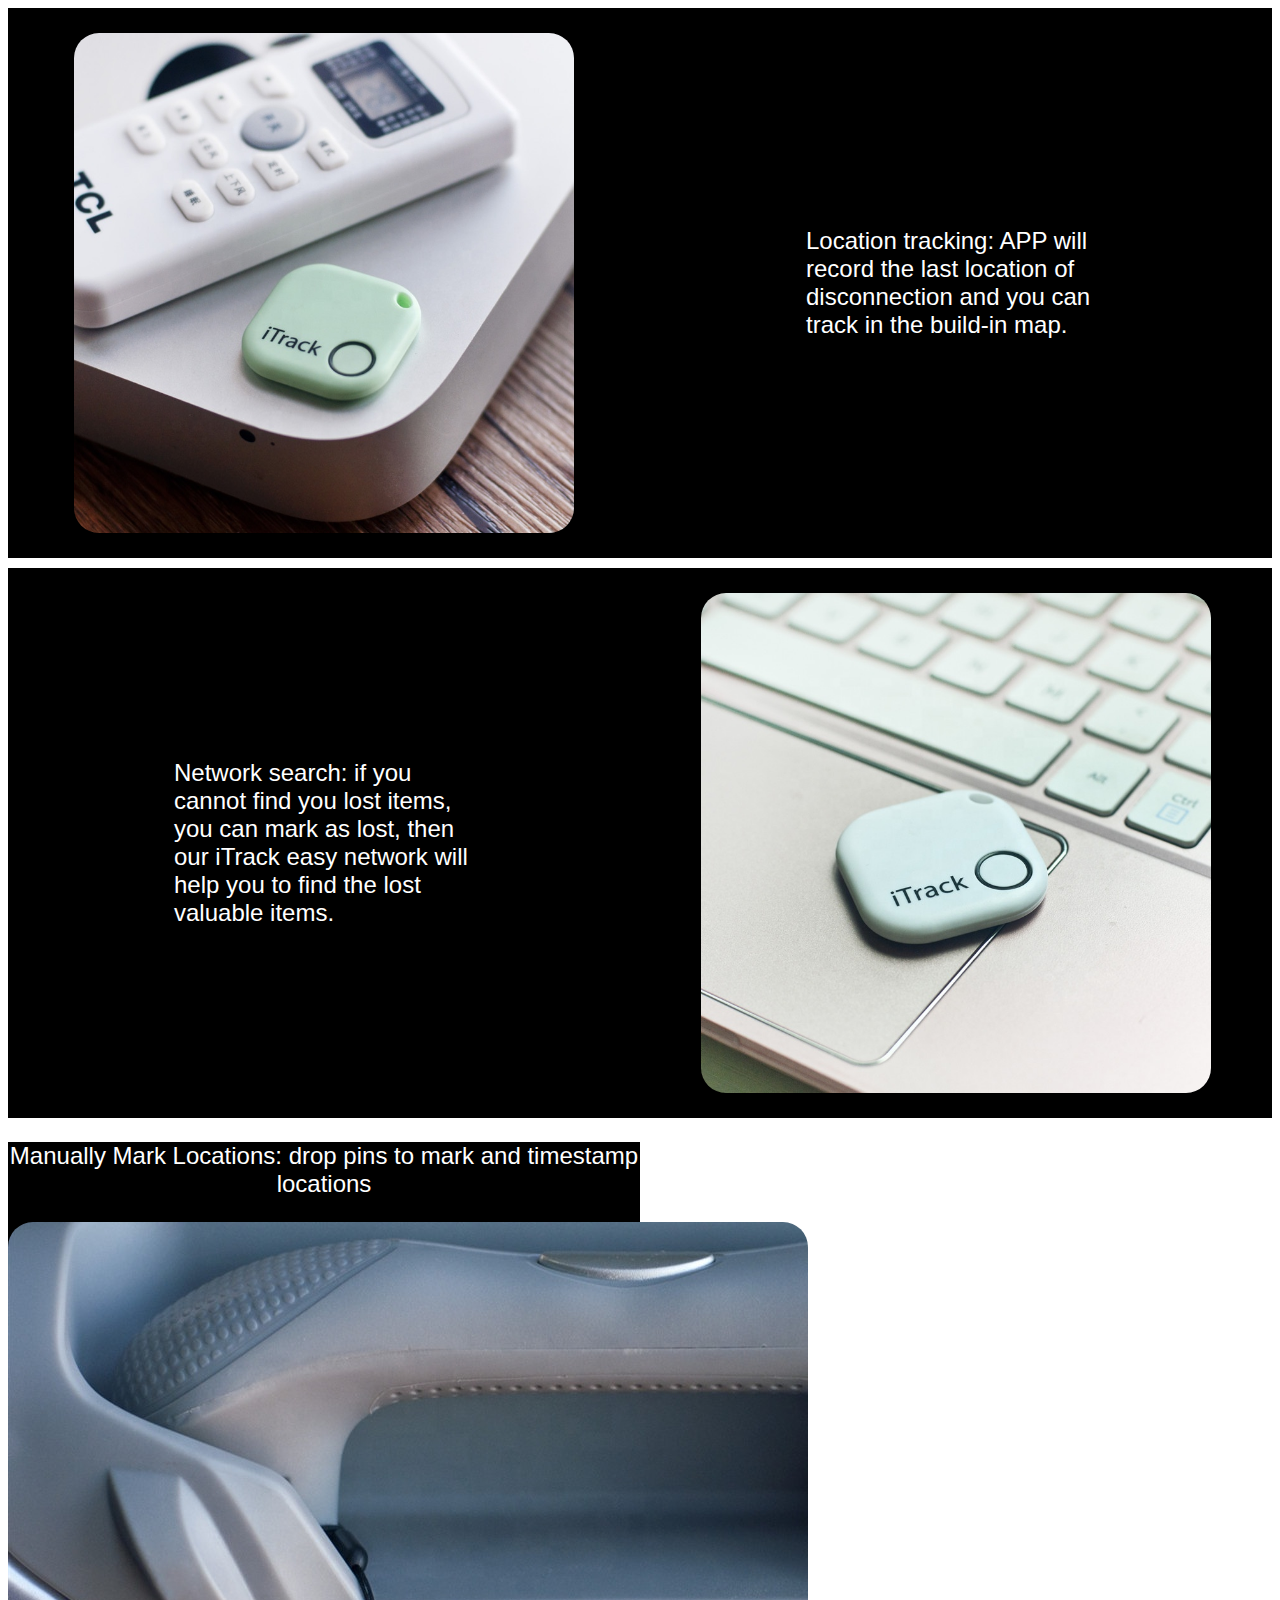
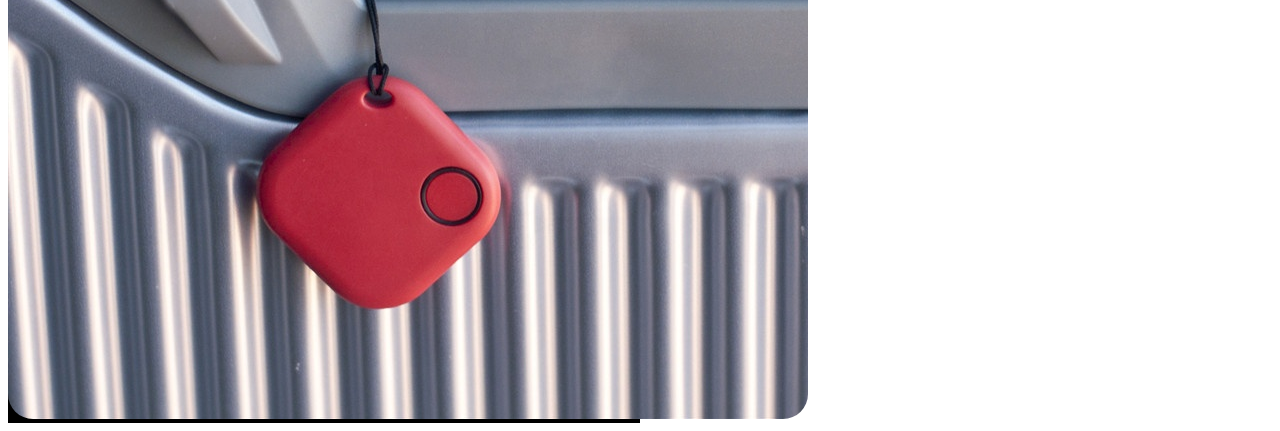
==== index.html @ 47f6c3a3 "initial commit" ====
<!DOCTYPE html>
<html lang="en">
<head>
    <meta charset="UTF-8">
    <title>Key Saver</title>
    <link rel="stylesheet" href="index.css">
</head>
<body>
<div class="clearfix">
    <div class="box">
        <img src="apple_tv.png" height="500" alt="Track Apple Tv">
    </div>
    <div class="box">
        <p>Location tracking: APP will record the last location of disconnection and you can track in the
            build-in map.</p>
    </div>
</div>
<div class="clearfix">
    <div class="box">
        <p>Network search: if you cannot find you lost items, you can mark as lost, then our iTrack easy network will
            help you to find the lost valuable items.</p>
    </div>
    <div class="box">
        <img src="apple_pc.png" height="500" alt="Track Apple Pc">
    </div>
</div>

<div class="half-box">
    <p class="text-center">
        Manually Mark Locations: drop pins to mark and timestamp locations
    </p>
    <img src="travel_bag.png" alt="Track Travel Bag">
</div>

</body>
</html>
---- index.css ----
* {
    box-sizing: border-box;
}

.box {
    float: left;
    width: 50%;
    padding: 50px;
    display: flex;
    justify-content: center;
    align-items: center;
    height: 550px;
}

.clearfix {
    background-color: black;
    margin-bottom: 10px;
}

.clearfix::after {
    content: "";
    clear: both;
    display: table;

}

img {
    border-radius: 25px;
}

p {
    color: white;
    font-size: 24px;
    font-family: Arial, Helvetica, sans-serif;
    width: 300px;
}

.half-box {
    width: 50%;
    background: black;
}

.text-center {
    width: 100%;
    text-align:center;
}
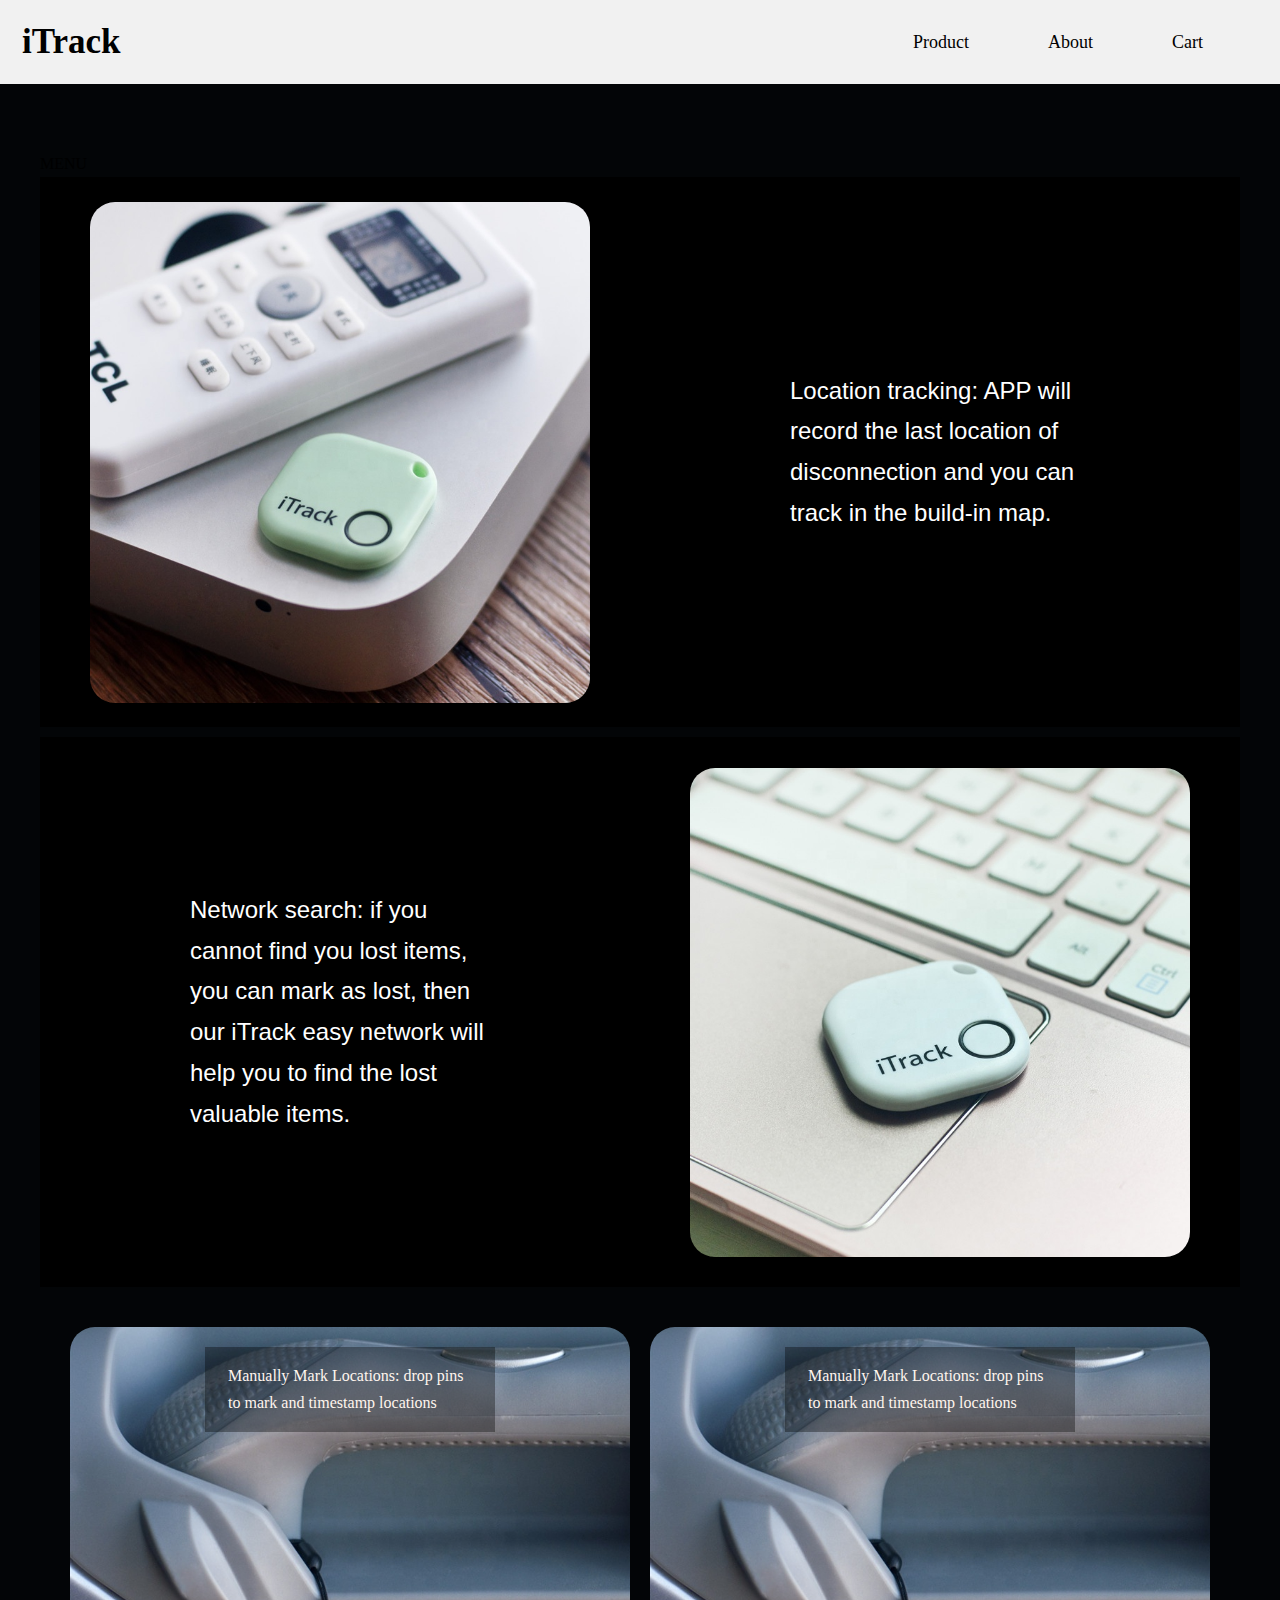
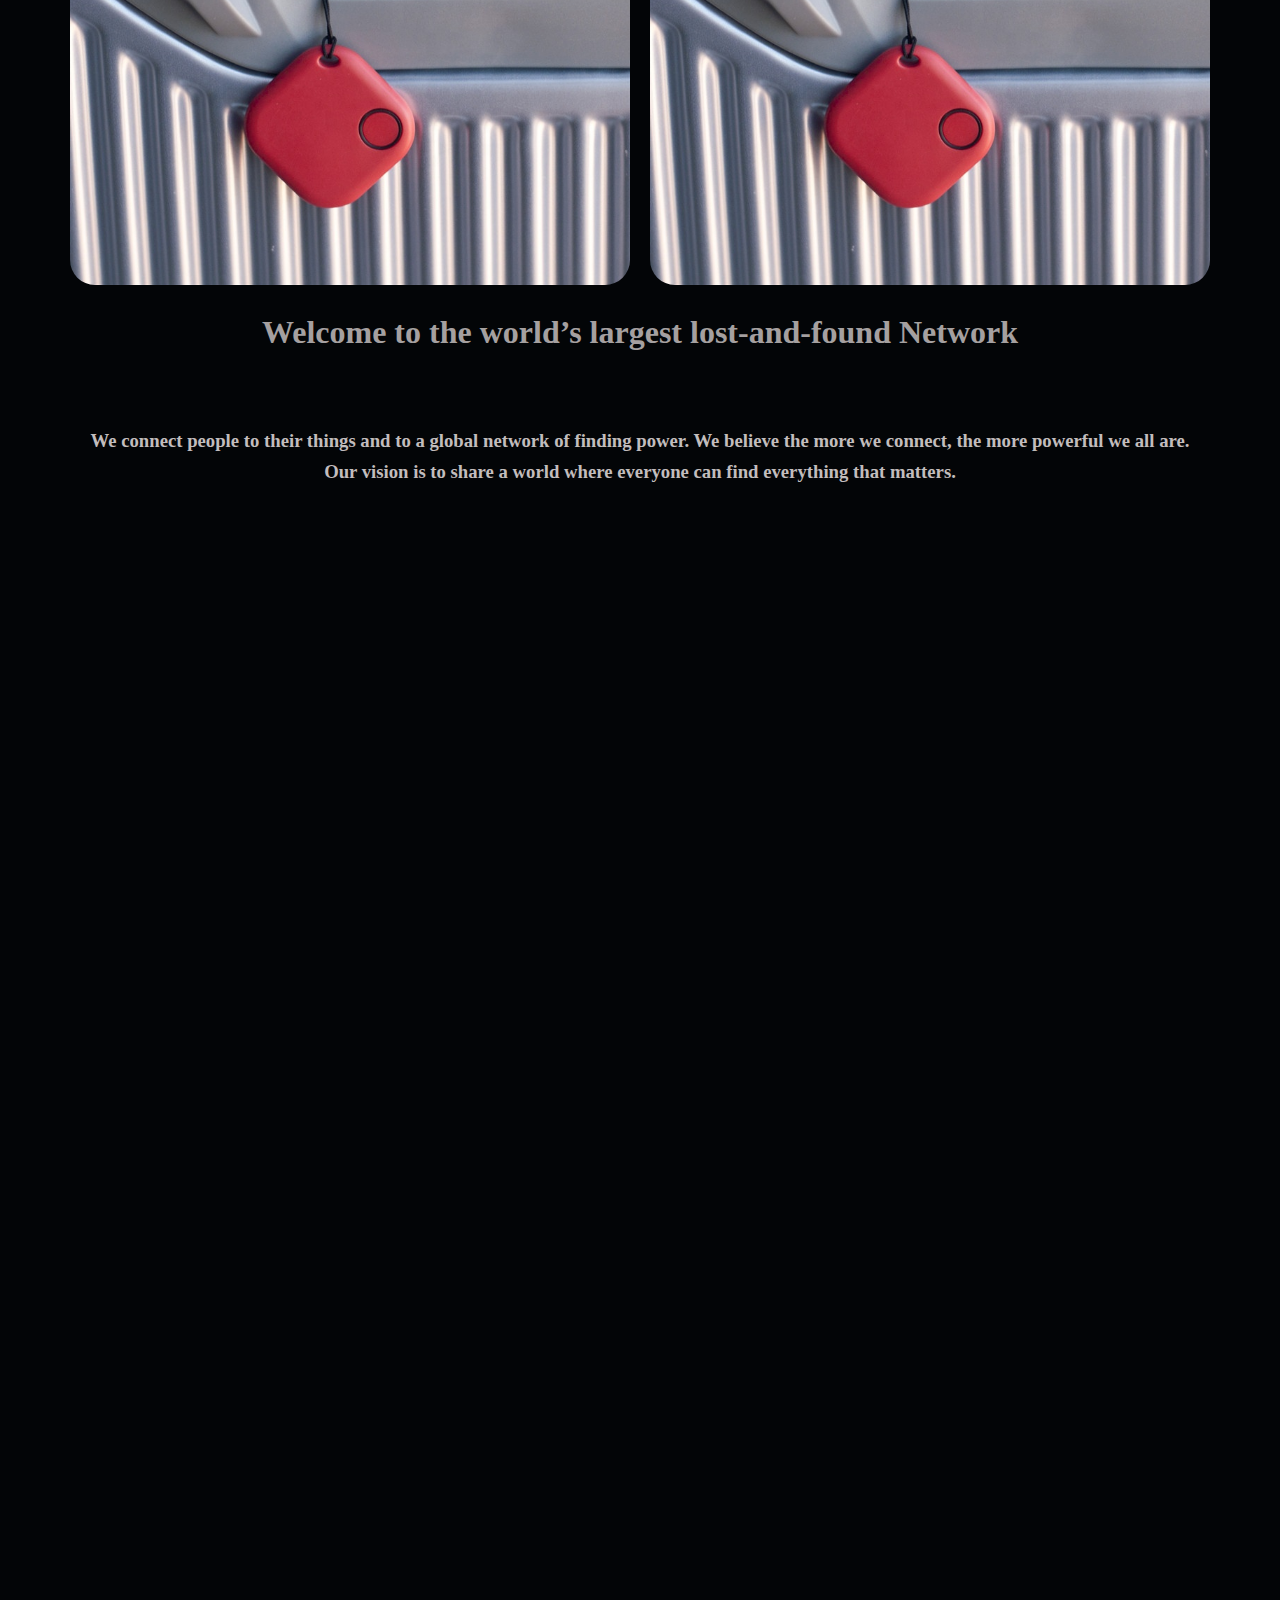
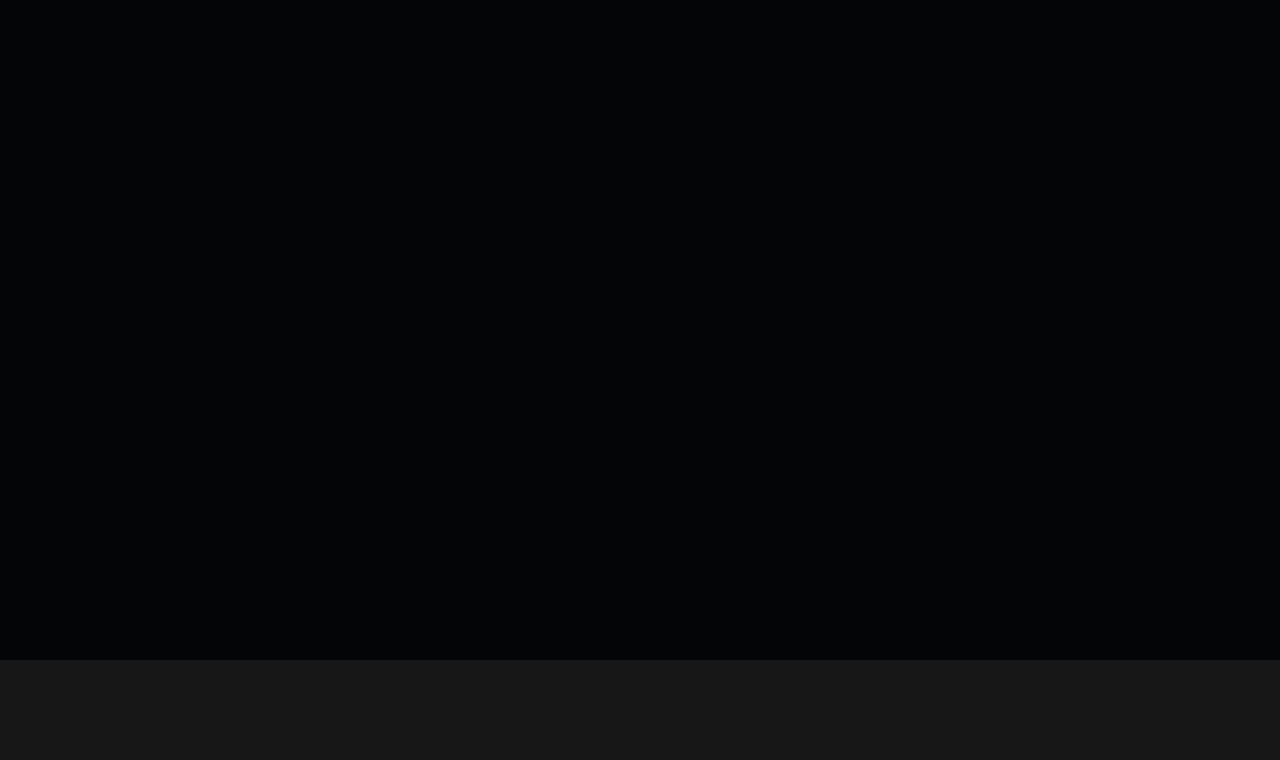
==== commit dc04c9cc: "Goofing" ====
--- a/index.html
+++ b/index.html
@@ -1,36 +1,116 @@
 <!DOCTYPE html>
 <html lang="en">
+
 <head>
     <meta charset="UTF-8">
     <title>Key Saver</title>
     <link rel="stylesheet" href="index.css">
+    <script src="https://code.jquery.com/jquery-3.2.1.min.js"
+        integrity="sha256-hwg4gsxgFZhOsEEamdOYGBf13FyQuiTwlAQgxVSNgt4=" crossorigin="anonymous"></script>
+    <script src="https://malsup.github.io/jquery.cycle2.js"></script>
+    <script src="http://learnwebcode.github.io/declarativeToggle/js/jquery.declarativeToggle.min.js"></script>
+    <link href="https://fonts.googleapis.com/css?family=PT+Sans" rel="stylesheet">
+
+    <header class="section">
 </head>
+
 <body>
-<div class="clearfix">
-    <div class="box">
-        <img src="apple_tv.png" height="500" alt="Track Apple Tv">
+    <div id="Header">
     </div>
-    <div class="box">
-        <p>Location tracking: APP will record the last location of disconnection and you can track in the
-            build-in map.</p>
+    <div id="Content">
     </div>
-</div>
-<div class="clearfix">
-    <div class="box">
-        <p>Network search: if you cannot find you lost items, you can mark as lost, then our iTrack easy network will
-            help you to find the lost valuable items.</p>
+    <span data-toggle-target=".site-nav" class="toggle-btn">MENU</span>
+    <div id="navbar">
+        <a href="index.html" id="logo">iTrack</a>
+        <div id="navbar-right">
+            <a href="product.html">Product</a>
+            <a href="#about">About</a>
+            <a href="cart.html">Cart</a>
+        </div>
     </div>
-    <div class="box">
-        <img src="apple_pc.png" height="500" alt="Track Apple Pc">
+    <script>
+        var prevScrollpos = window.pageYOffset;
+        window.onscroll = function () {
+            var currentScrollPos = window.pageYOffset;
+            if (prevScrollpos > currentScrollPos) {
+                document.getElementById("navbar").style.top = "0";
+            } else {
+                document.getElementById("navbar").style.top = "-90px";
+            }
+            prevScrollpos = currentScrollPos;
+        }
+    </script>
+
+    <div class="clearfix">
+        <div class="box">
+            <img src="apple_tv.png" height="500" alt="Track Apple Tv">
+
+        </div>
+        <div class="box">
+            <p>Location tracking: APP will record the last location of disconnection and you can track in the
+                build-in map.</p>
+        </div>
     </div>
-</div>
+    <div class="clearfix">
+        <div class="box">
+            <p>Network search: if you cannot find you lost items, you can mark as lost, then our iTrack easy network
+                will
+                help you to find the lost valuable items.</p>
+        </div>
+        <div class="box">
+            <img src="apple_pc.png" height="500" alt="Track Apple Pc">
+        </div>
+    </div>
+    <div class="half-box">
+        <div class="for-pic">
+            <img src="travel_bag.png" alt="Track Travel Bag" style="
+        width: 100%;">
+            <div class="top-left">
+                Manually Mark Locations: drop pins to mark and timestamp locations
+            </div>
+        </div>
+        <div class="for-pic">
+            <img src="travel_bag.png" alt="Track Travel Bag" style="
+        width: 100%;">
+            <div class="top-right">
+                Manually Mark Locations: drop pins to mark and timestamp locations
+            </div>
+        </div>
 
-<div class="half-box">
-    <p class="text-center">
-        Manually Mark Locations: drop pins to mark and timestamp locations
-    </p>
-    <img src="travel_bag.png" alt="Track Travel Bag">
-</div>
+    </div>
+    <div class="info">
+        <h1>Welcome to the world’s largest lost-and-found Network</h1>
+        <main>
+            <div class="info1">
+                <h3>We connect people to their things and to a global network of finding
+                    power. We believe the more we connect, the more powerful we all are.
+                    Our vision is to share
+                    a world where everyone can find everything that matters.</h3>
+                <div class="row boxes">
+                    <div class="col col-sm-6 col-lg-3">
+                        <!-- box-a -->
+                        <div class="box-a">
+                            <p>Key feature 4</p>
+                        </div>
+                    </div>
+                </div>
+                <div class="box-a">
+                    <p>Key feature 1</p>
+                </div>
+                <!-- box-a -->
+                <div class="box-a">
+                    <p>Key feature 2</p>
+                </div>
+                <div class="box-a">
+                    <p>Key feature 3</p>
+                </div>
 
+            </div>
+    </div>
+    </main>
+    <footer>
+        <!-- Footer content -->
+    </footer>
 </body>
+
 </html>--- a/index.css
+++ b/index.css
@@ -1,3 +1,212 @@
+html {
+    background-color: #030507;
+    line-height: 1.7;
+  }
+  body {
+    margin: 0;
+    display: flex;
+    min-height: 100vh;
+    flex-direction: column;
+}
+html, body {
+    height: 100%;
+    width: 100%;
+    margin: 0;
+    display: table;
+}
+#Header
+{
+    width: 100%;
+    height: 150px;
+}
+#Content
+{
+    height: 100%;
+    width: 960px;
+}
+/* Reveal and Hide Styles */
+@media screen and (max-width: 767px) {
+    .toggle-btn-visible {
+      display: block;
+    }
+  
+    .toggle-target-hidden {
+      display: none;
+    }
+  
+    .toggle-target-expanded {
+      display: block;
+    }
+  }
+  
+  .main-area .toggle-btn-visible {
+    display: block;
+  }
+  
+  .main-area .toggle-target-hidden {
+    display: none;
+  }
+  
+  .main-area .toggle-target-expanded {
+    display: block;
+  }
+  
+/* Main Column Typography */
+.main-area h2 {
+    font-size: 165%;
+    margin: 0 0 0.25em 0;
+  }
+  
+  .section {
+    padding-left: 40px;
+    padding-right: 40px;
+  }
+  
+  .container {
+    max-width: 960px;
+    margin: 0 auto;
+    overflow: hidden;
+  }
+  
+img {
+    max-width: 100%;
+    height: auto; 
+    block-size: auto;
+
+}
+.for-pic {
+    position: relative;
+    width: 50%;
+    float: left;
+    margin-bottom: 10px;
+    padding: 10px;
+}
+.for-pic img {
+    display: block;
+  transition: all 0.4s;
+}
+.for-pic:hover img {
+    transform: scale(1.1);
+  }
+
+.top-left {
+    color: seashell;
+    position: absolute;
+    left: 25%;
+    top: 30px;
+    width: 50%;
+    background-color: rgb(0, 0,0, .35);
+    padding: 15px 23px;
+}
+
+.top-right {
+    color: seashell;
+    position: absolute;
+    left: 25%;
+    top: 30px;
+    width: 50%;
+    background-color: rgb(0, 0,0, .35);
+    padding: 15px 23px;
+}
+
+
+#navbar {
+    overflow: hidden;
+    background-color: #f1f1f1;
+    padding: 25px 10px;
+    transition: 0.3s;
+    position: fixed;
+    width: 100%;
+    top: 0;
+    z-index: 99;
+    transition-property: color, background-color;
+    transition-duration: 2s;
+    left: -0.1px;
+}
+
+#navbar a {
+    float: left;
+    color: black;
+    text-align: center;
+    padding: 12px;
+    text-decoration: none;
+    font-size: 18px;
+    line-height: 10px;
+    /* border-radius: 4px; */
+    margin-right: 55px;
+    transition-property: color, background-color;
+    transition-duration: 1s;
+    
+}
+
+#navbar #logo {
+    font-size: 35px;
+    font-weight: bold;
+    transition: 0.4s;
+}
+
+#navbar a:hover {
+    color: #03A3AA
+}
+
+#navbar a.active {
+    content: "";
+    /* position: absolute; */
+    border-bottom: 2px solid #d8d8d8;
+    left: 16px;
+    right: 16px;
+    bottom: 18px;
+}
+
+#navbar-right {
+    float: right;
+}
+
+@media (max-width: 952px){
+    label.logo{
+      font-size: 30px;
+      padding-left: 50px;
+    }
+    nav ul li a{
+      font-size: 16px;
+    }
+  }
+  @media (max-width: 858px){
+    .checkbtn{
+      display: block;
+    }
+    ul{
+      position: fixed;
+      width: 100%;
+      height: 100vh;
+      background: #2c3e50;
+      top: 80px;
+      left: -100%;
+      text-align: center;
+      transition: all .5s;
+    }
+    nav ul li{
+      display: block;
+      margin: 50px 0;
+      line-height: 30px;
+    }
+    nav ul li a{
+      font-size: 20px;
+    }
+    a:hover,a.active{
+      background: none;
+      color: #0082e6;
+    }
+    #check:checked ~ ul{
+      left: 0;
+    }
+  }
+  section{
+    background: url(bg1.jpg) no-repeat;
+    background-size: cover;
+    height: calc(100vh - 80px);
+  }
+  
 * {
     box-sizing: border-box;
 }
@@ -36,11 +245,140 @@
 }
 
 .half-box {
-    width: 50%;
-    background: black;
+    width: 100%;
+    background:;
+    padding:20px;
+    
 }
 
 .text-center {
-    width: 100%;
-    text-align:center;
-}+    position: center;
+    bottom: 20px;
+    right: 10px;
+    background-color: gainsboro;
+    color: black;
+    padding-left: 30px;
+    padding-right: 10px;
+}
+
+.info {
+    text-align: center;
+    height: 200px;
+    position: relative;
+    border: 3px
+    
+    vertical-align: bottom;
+    color: rgb(165, 160, 160);
+    box-sizing: border-box;
+}
+
+.info1 {
+    text-align: center;
+    color: rgb(194, 189, 189);
+    position: relative;
+    bottom: 5px;
+
+}
+
+main {
+    width: 90vw;
+    margin: 0 auto;
+    padding: 30px 20px;
+}
+/* Bounce Animation */
+@-webkit-keyframes fadeBounce {
+    0% {
+      opacity: 0;
+      transform: translateY(-200%);
+    }
+  
+    40% {
+      transform: translateY(0);
+    }
+  
+    55% {
+      transform: translateY(-6px);
+    }
+  
+    70% {
+      opacity: 1;
+      transform: translateY(0);
+    }
+  
+    85% {
+      transform: translateY(-3px);
+    }
+  
+    100% {
+      opacity: 1;
+      transform: translateY(0);
+    }
+  }
+  
+  @keyframes fadeBounce {
+    0% {
+      opacity: 0;
+      transform: translateY(-200%);
+    }
+  
+    40% {
+      transform: translateY(0);
+    }
+  
+    55% {
+      transform: translateY(-6px);
+    }
+  
+    70% {
+      opacity: 1;
+      transform: translateY(0);
+    }
+  
+    85% {
+      transform: translateY(-3px);
+    }
+  
+    100% {
+      opacity: 1;
+      transform: translateY(0);
+    }
+  }
+  
+  /* End Bounce Animation */
+  
+.box-a {
+    opacity: 0;
+    animation: fadeBounce 1s forwards;
+    -webkit-animation: fadeBounce 1s forwards;
+    background-color: #21425c;
+    padding: 20px 20px 0 20px;
+    border: 2px solid #29333b;
+    margin-bottom: 30px;
+    box-shadow: 0px 5px 5px -2px rgba(95, 81, 81, 0.945);
+    border-radius: 10px;
+  }
+  
+  .boxes :nth-child(2) .box-a {
+    animation-delay: 0.5s;
+    -webkit-animation-delay: 0.5s;
+  }
+  
+  .boxes :nth-child(3) .box-a {
+    animation-delay: 1s;
+    -webkit-animation-delay: 1s;
+  }
+  
+  .boxes :nth-child(4) .box-a {
+    animation-delay: 1.5s;
+    -webkit-animation-delay: 1.5s;
+  }
+footer{
+    width: 100%;
+    position: absolute;
+    bottom: -340%;
+    left: 0;
+    right: 0;
+    height:100px;
+    background:rgb(24, 23, 23);
+}
+
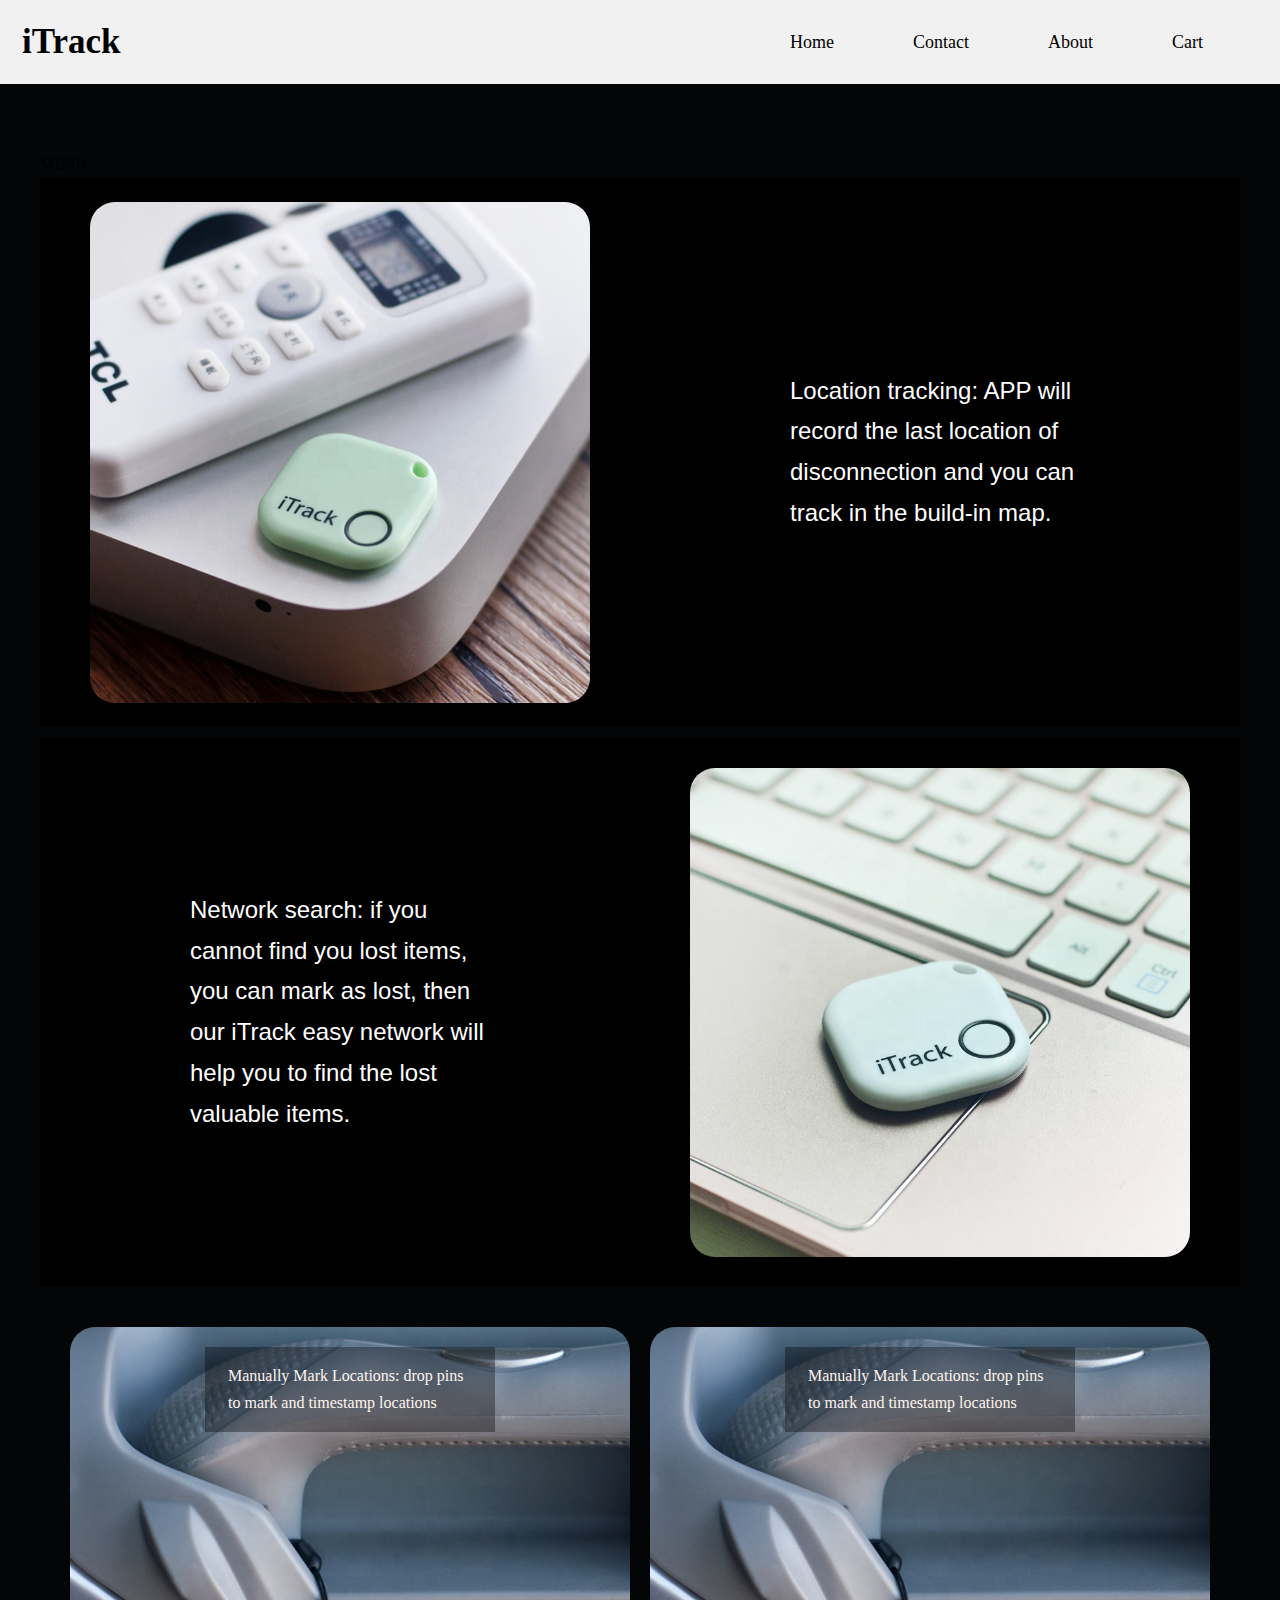
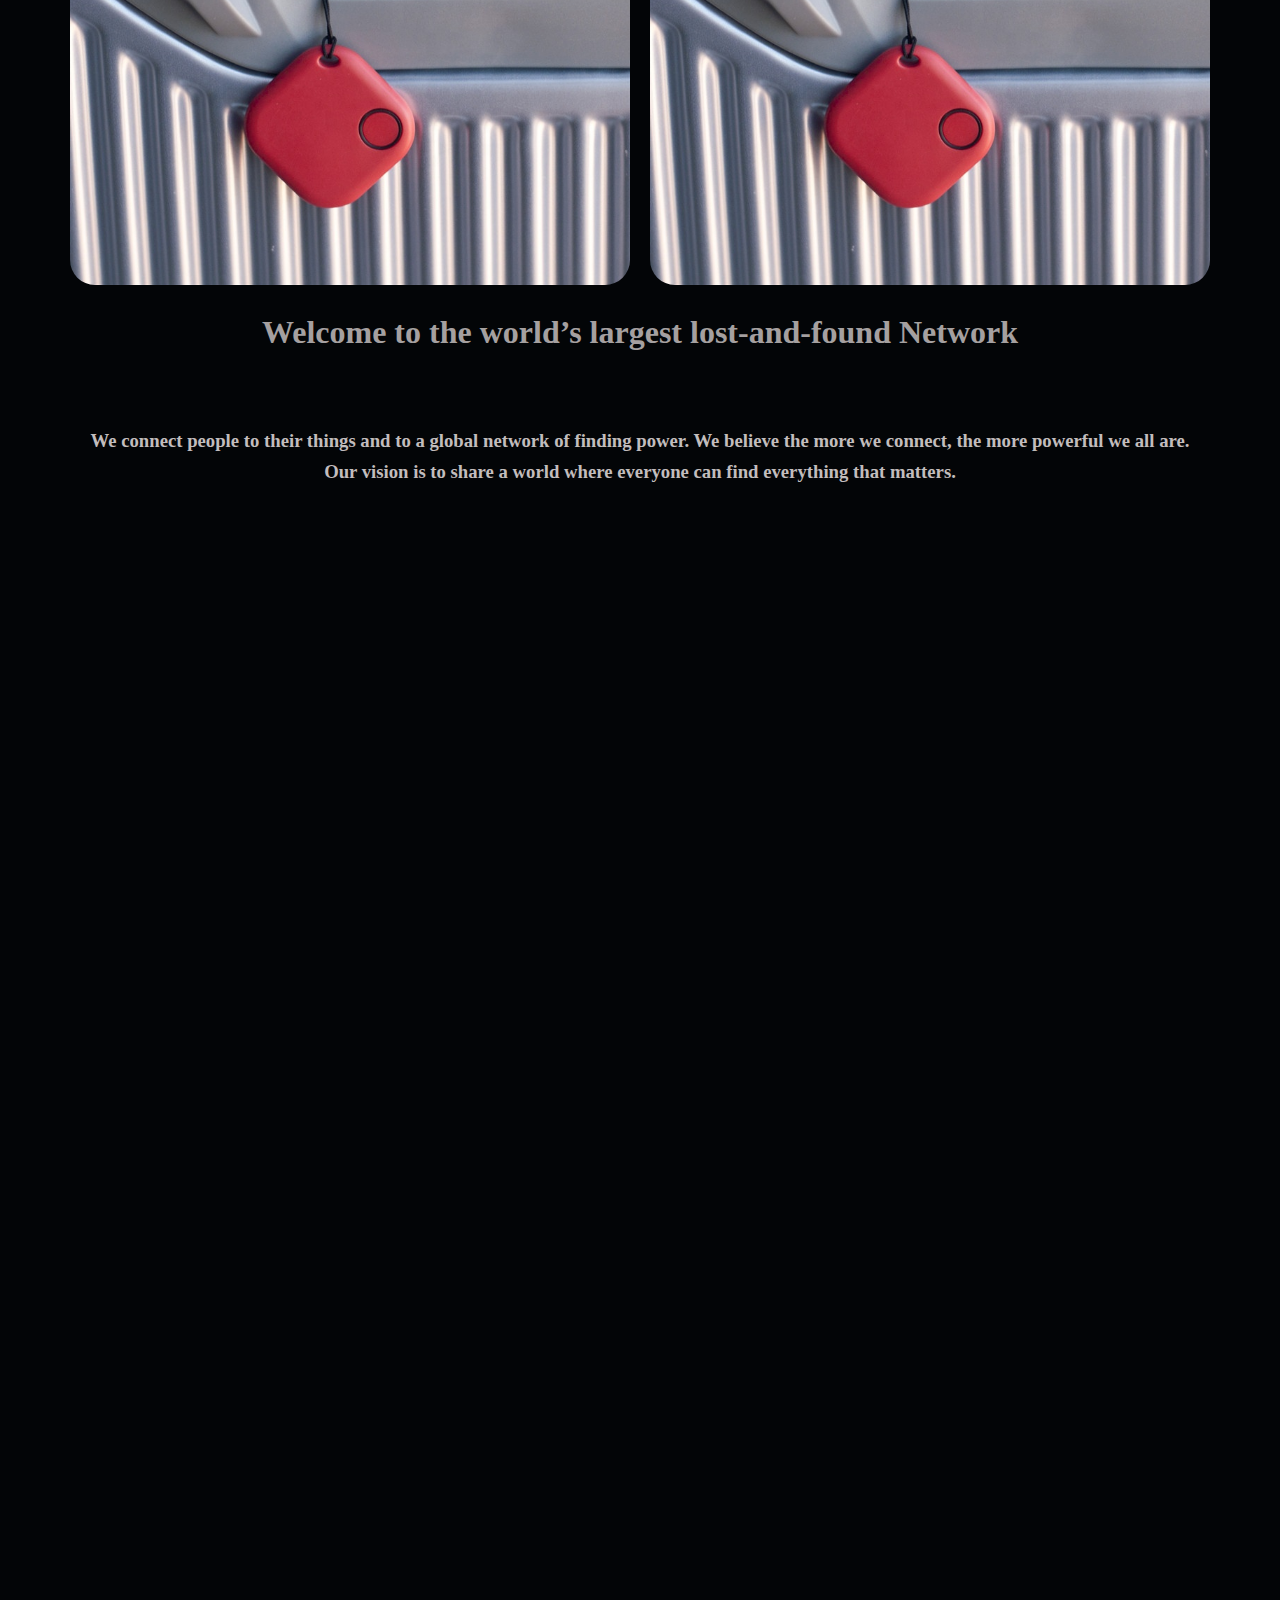
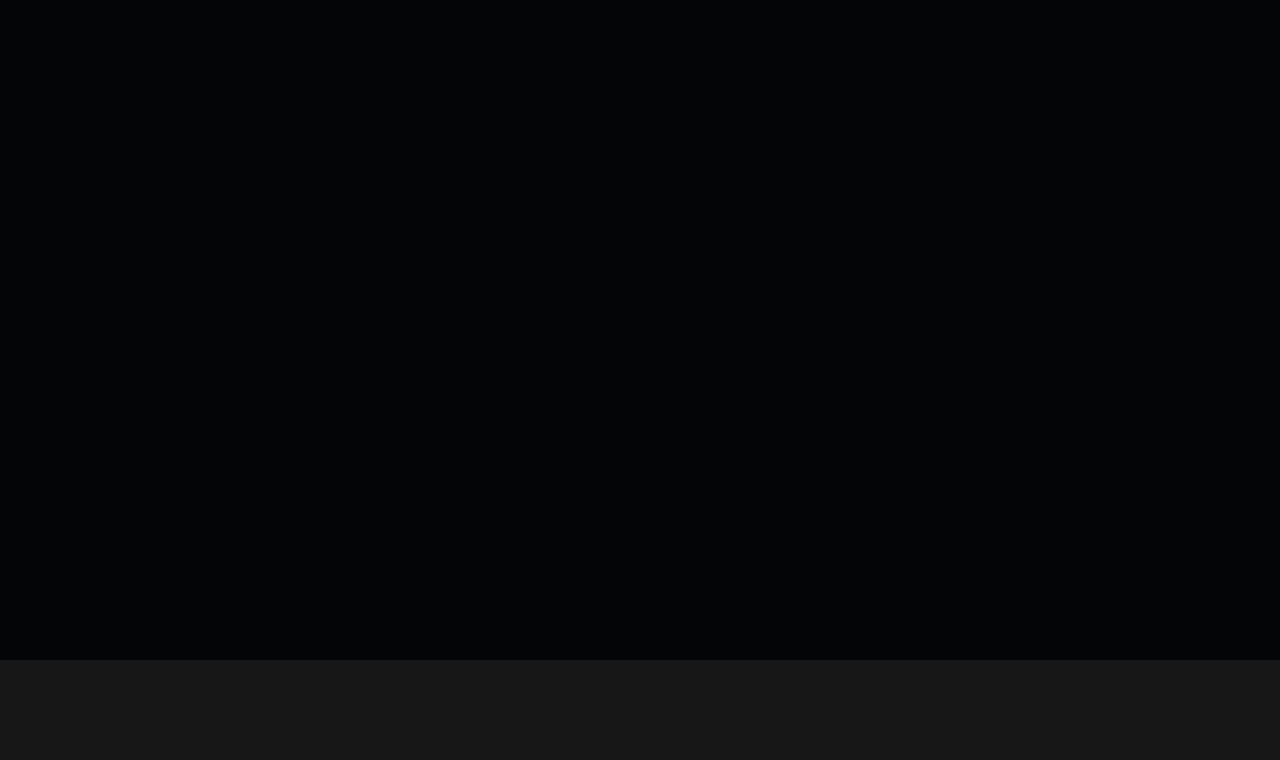
==== commit ce4ca817: "before pushing to git" ====
--- a/index.html
+++ b/index.html
@@ -1,116 +1,115 @@
 <!DOCTYPE html>
 <html lang="en">
-
 <head>
     <meta charset="UTF-8">
     <title>Key Saver</title>
     <link rel="stylesheet" href="index.css">
-    <script src="https://code.jquery.com/jquery-3.2.1.min.js"
-        integrity="sha256-hwg4gsxgFZhOsEEamdOYGBf13FyQuiTwlAQgxVSNgt4=" crossorigin="anonymous"></script>
-    <script src="https://malsup.github.io/jquery.cycle2.js"></script>
-    <script src="http://learnwebcode.github.io/declarativeToggle/js/jquery.declarativeToggle.min.js"></script>
-    <link href="https://fonts.googleapis.com/css?family=PT+Sans" rel="stylesheet">
+    <script
+  src="https://code.jquery.com/jquery-3.2.1.min.js"
+  integrity="sha256-hwg4gsxgFZhOsEEamdOYGBf13FyQuiTwlAQgxVSNgt4="
+  crossorigin="anonymous"></script>
+<script src="https://malsup.github.io/jquery.cycle2.js"></script>
+<script src="http://learnwebcode.github.io/declarativeToggle/js/jquery.declarativeToggle.min.js"></script>
+<link href="https://fonts.googleapis.com/css?family=PT+Sans" rel="stylesheet">
 
-    <header class="section">
+<header class="section">
 </head>
-
 <body>
     <div id="Header">
     </div>
     <div id="Content">
     </div>
     <span data-toggle-target=".site-nav" class="toggle-btn">MENU</span>
-    <div id="navbar">
-        <a href="index.html" id="logo">iTrack</a>
-        <div id="navbar-right">
-            <a href="product.html">Product</a>
-            <a href="#about">About</a>
-            <a href="cart.html">Cart</a>
+<div id="navbar">
+    <a href="#default" id="logo">iTrack</a>
+    <div id="navbar-right">
+        <a class="Home" href="index.html">Home</a>
+        <a href="contact.html">Contact</a>
+        <a href="#about">About</a>
+        <a href="Cart.html">Cart</a>
+    </div>
+</div>
+<script>
+    var prevScrollpos = window.pageYOffset;
+    window.onscroll = function() {
+        var currentScrollPos = window.pageYOffset;
+        if (prevScrollpos > currentScrollPos) {
+            document.getElementById("navbar").style.top = "0";
+        } else {
+            document.getElementById("navbar").style.top = "-90px";
+        }
+        prevScrollpos = currentScrollPos;
+    }
+</script>
+
+<div class="clearfix">
+    <div class="box">
+        <img src="apple_tv.png" height="500" alt="Track Apple Tv">
+        
+    </div>
+    <div class="box">
+        <p>Location tracking: APP will record the last location of disconnection and you can track in the
+            build-in map.</p>
+    </div>
+</div>
+<div class="clearfix">
+    <div class="box">
+        <p>Network search: if you cannot find you lost items, you can mark as lost, then our iTrack easy network will
+            help you to find the lost valuable items.</p>
+    </div>
+    <div class="box">
+        <img src="apple_pc.png" height="500" alt="Track Apple Pc">
+    </div>
+</div>
+<div class="half-box">
+    <div class="for-pic">
+        <img src="travel_bag.png" alt="Track Travel Bag" style="
+        width: 100%;">
+        <div class="top-left">
+            Manually Mark Locations: drop pins to mark and timestamp locations
         </div>
     </div>
-    <script>
-        var prevScrollpos = window.pageYOffset;
-        window.onscroll = function () {
-            var currentScrollPos = window.pageYOffset;
-            if (prevScrollpos > currentScrollPos) {
-                document.getElementById("navbar").style.top = "0";
-            } else {
-                document.getElementById("navbar").style.top = "-90px";
-            }
-            prevScrollpos = currentScrollPos;
-        }
-    </script>
-
-    <div class="clearfix">
-        <div class="box">
-            <img src="apple_tv.png" height="500" alt="Track Apple Tv">
-
-        </div>
-        <div class="box">
-            <p>Location tracking: APP will record the last location of disconnection and you can track in the
-                build-in map.</p>
-        </div>
-    </div>
-    <div class="clearfix">
-        <div class="box">
-            <p>Network search: if you cannot find you lost items, you can mark as lost, then our iTrack easy network
-                will
-                help you to find the lost valuable items.</p>
-        </div>
-        <div class="box">
-            <img src="apple_pc.png" height="500" alt="Track Apple Pc">
-        </div>
-    </div>
-    <div class="half-box">
-        <div class="for-pic">
-            <img src="travel_bag.png" alt="Track Travel Bag" style="
+    <div class="for-pic">
+        <img src="travel_bag.png" alt="Track Travel Bag" style="
         width: 100%;">
-            <div class="top-left">
-                Manually Mark Locations: drop pins to mark and timestamp locations
-            </div>
-        </div>
-        <div class="for-pic">
-            <img src="travel_bag.png" alt="Track Travel Bag" style="
-        width: 100%;">
-            <div class="top-right">
-                Manually Mark Locations: drop pins to mark and timestamp locations
-            </div>
+        <div class="top-right">
+            Manually Mark Locations: drop pins to mark and timestamp locations
+         </div>
         </div>
 
-    </div>
-    <div class="info">
-        <h1>Welcome to the world’s largest lost-and-found Network</h1>
-        <main>
-            <div class="info1">
-                <h3>We connect people to their things and to a global network of finding
-                    power. We believe the more we connect, the more powerful we all are.
-                    Our vision is to share
-                    a world where everyone can find everything that matters.</h3>
-                <div class="row boxes">
-                    <div class="col col-sm-6 col-lg-3">
-                        <!-- box-a -->
-                        <div class="box-a">
-                            <p>Key feature 4</p>
-                        </div>
-                    </div>
-                </div>
-                <div class="box-a">
-                    <p>Key feature 1</p>
-                </div>
+</div>
+<div class="info">
+    <h1>Welcome to the world’s largest lost-and-found Network</h1>
+    <main>
+   <div class="info1">
+    <h3>We connect people to their things and to a global network of finding 
+        power. We believe the more we connect, the more powerful we all are.
+         Our vision is to share 
+        a world where everyone can find everything that matters.</h3>
+        <div class="row boxes">
+        <div class="col col-sm-6 col-lg-3">
+            <!-- box-a -->
+            <div class="box-a">
+              <p>Key feature 4</p>
+            </div>
+            </div>
+          </div>
+            <div class="box-a">
+              <p>Key feature 1</p>
+            </div>
                 <!-- box-a -->
                 <div class="box-a">
-                    <p>Key feature 2</p>
+                  <p>Key feature 2</p>
                 </div>
-                <div class="box-a">
-                    <p>Key feature 3</p>
-                </div>
-
-            </div>
-    </div>
-    </main>
-    <footer>
-        <!-- Footer content -->
-    </footer>
+                    <div class="box-a">
+                      <p>Key feature 3</p>
+                    </div>
+                        
+   </div> 
+  </div>  
+</main>
+<footer>
+    <!-- Footer content -->
+</footer>
 </body>
-
 </html>--- a/index.css
+++ b/index.css
@@ -16,7 +16,7 @@
 }
 #Header
 {
-    width: 100%;
+    width: 960px;
     height: 150px;
 }
 #Content
@@ -132,7 +132,7 @@
     text-decoration: none;
     font-size: 18px;
     line-height: 10px;
-    /* border-radius: 4px; */
+    border-radius: 4px;
     margin-right: 55px;
     transition-property: color, background-color;
     transition-duration: 1s;
